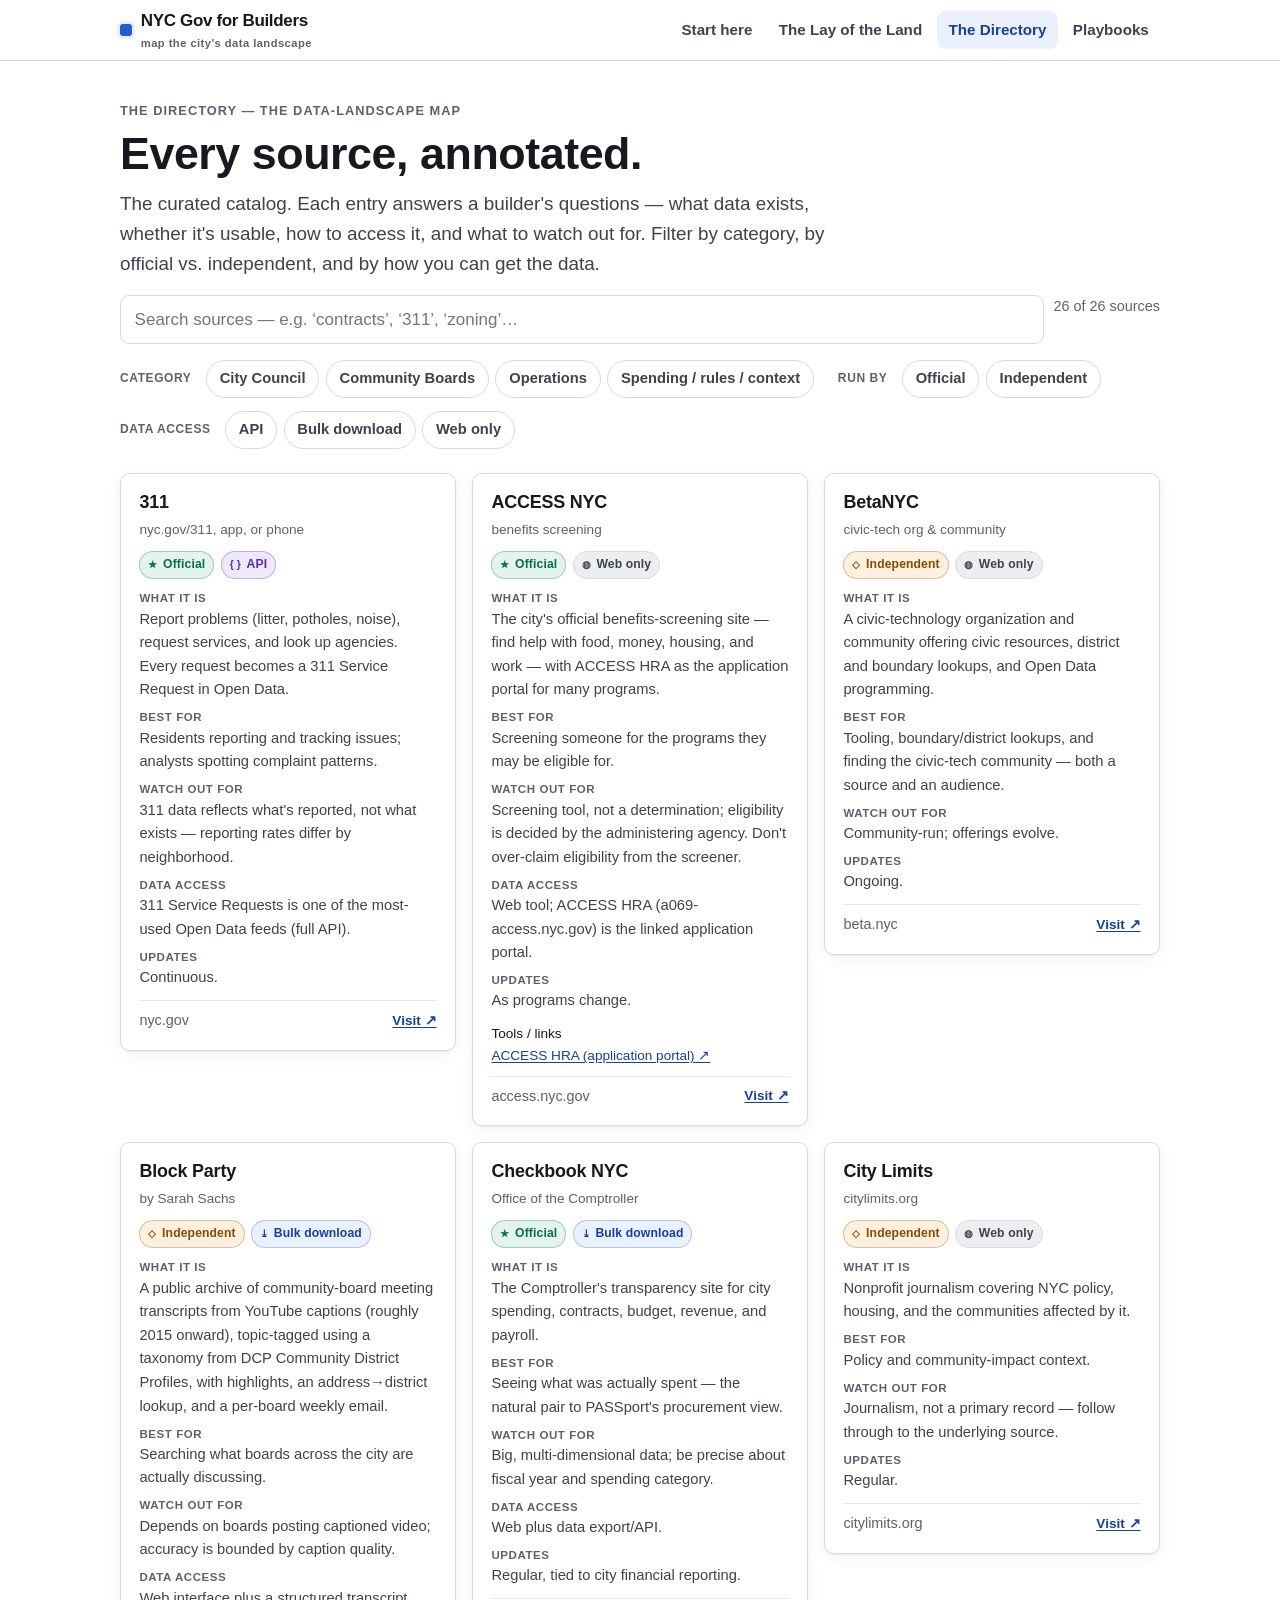
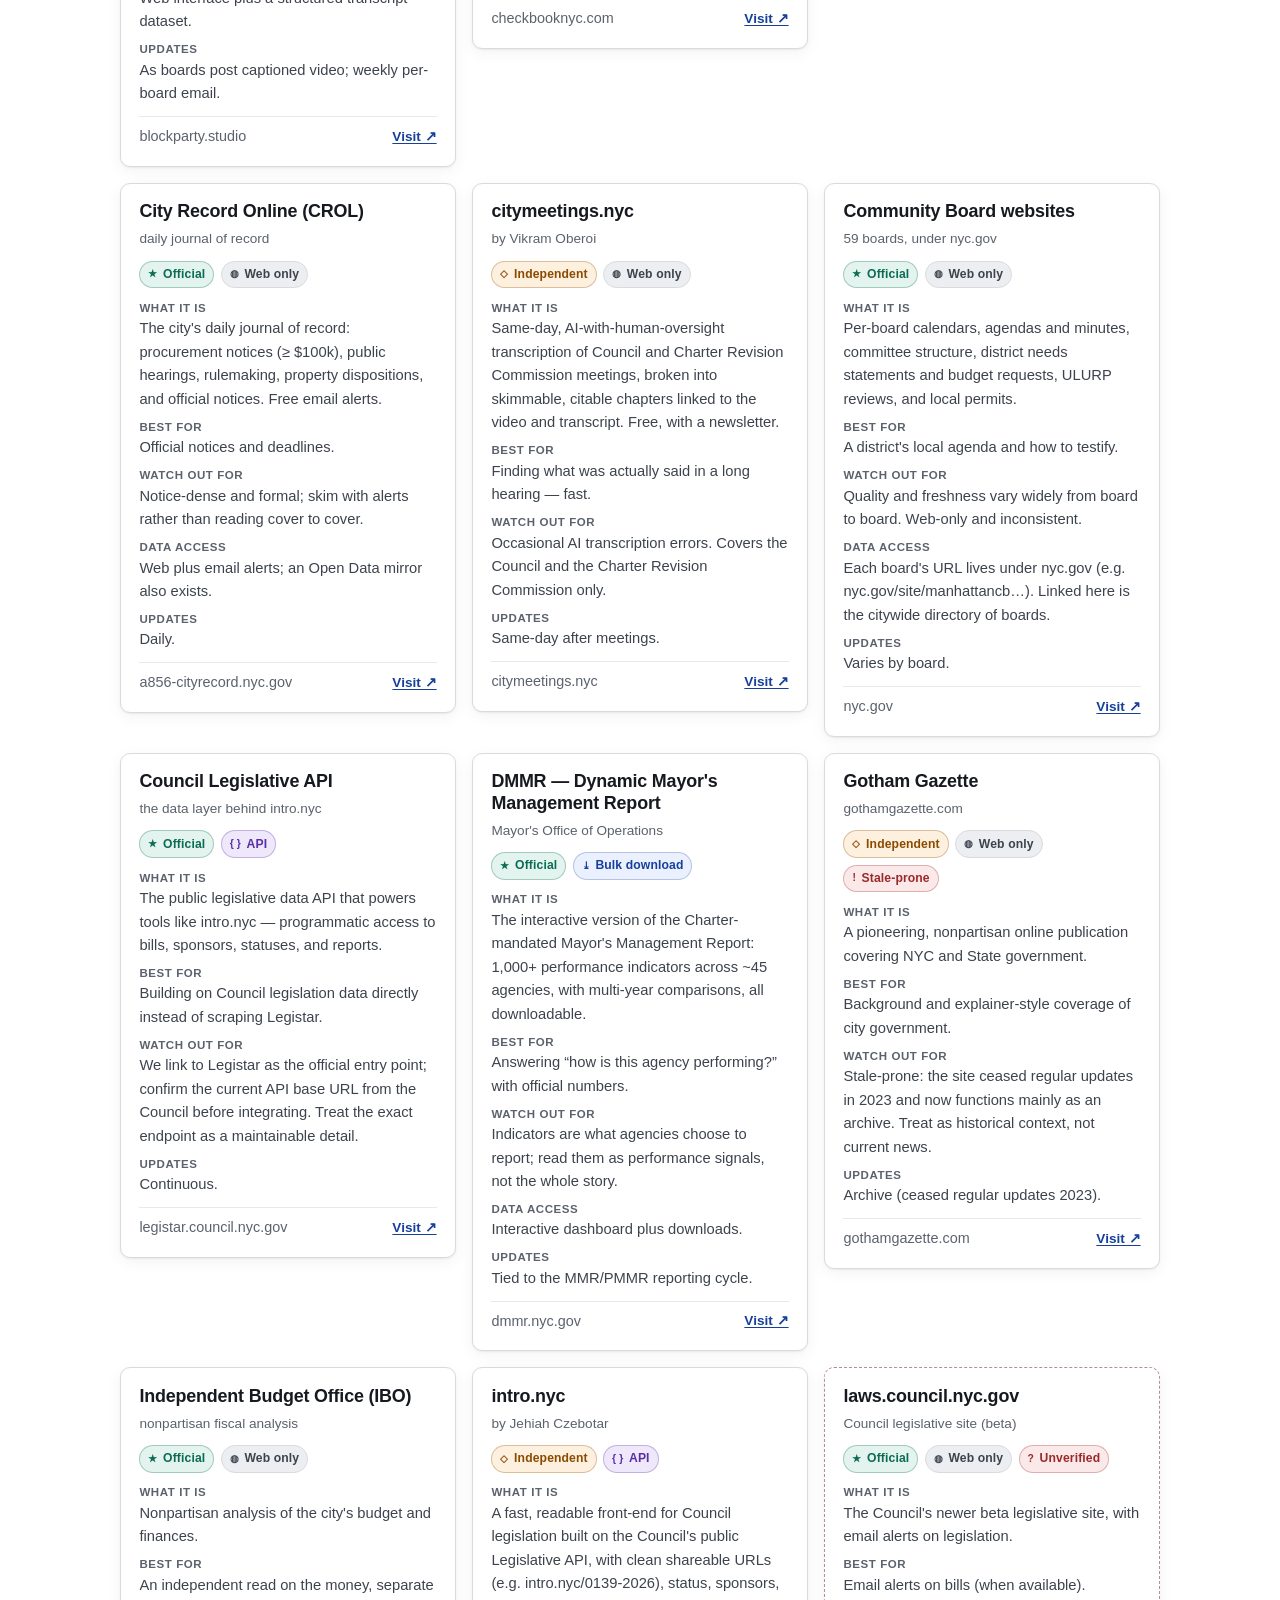
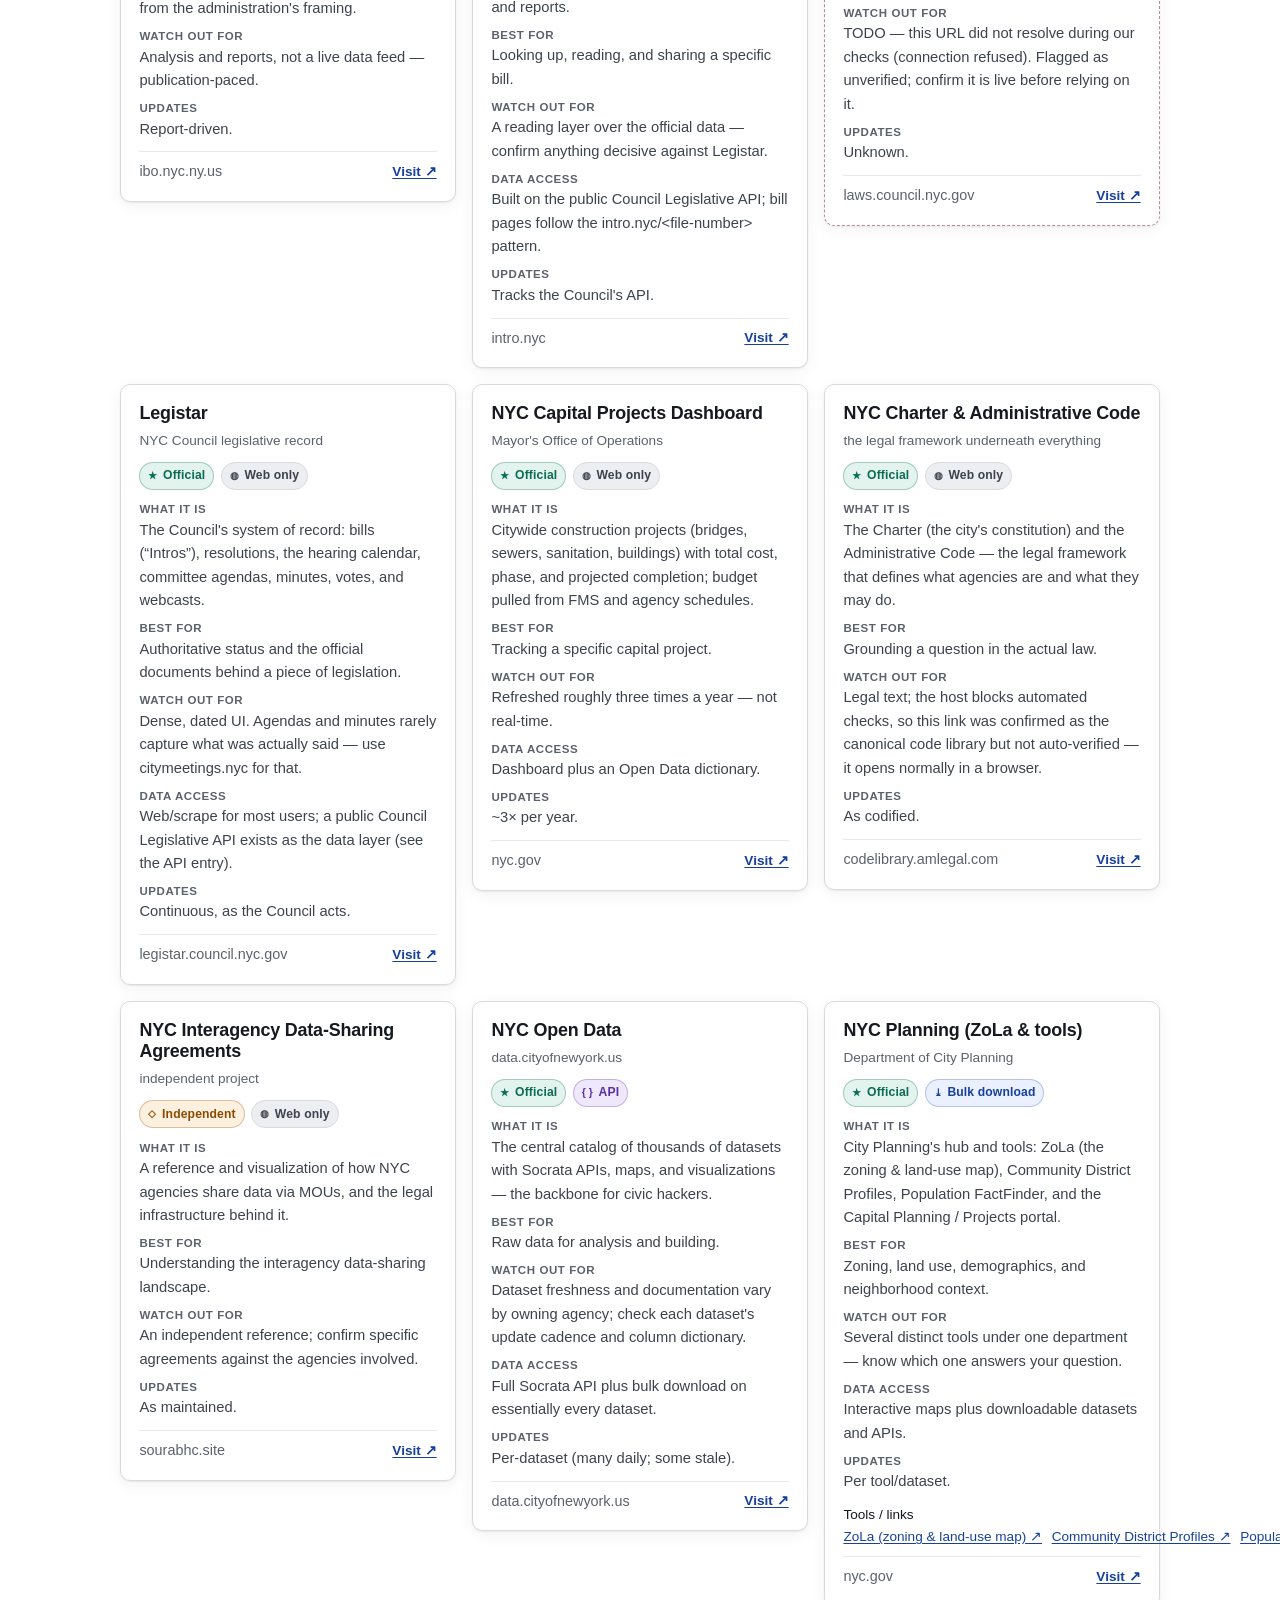
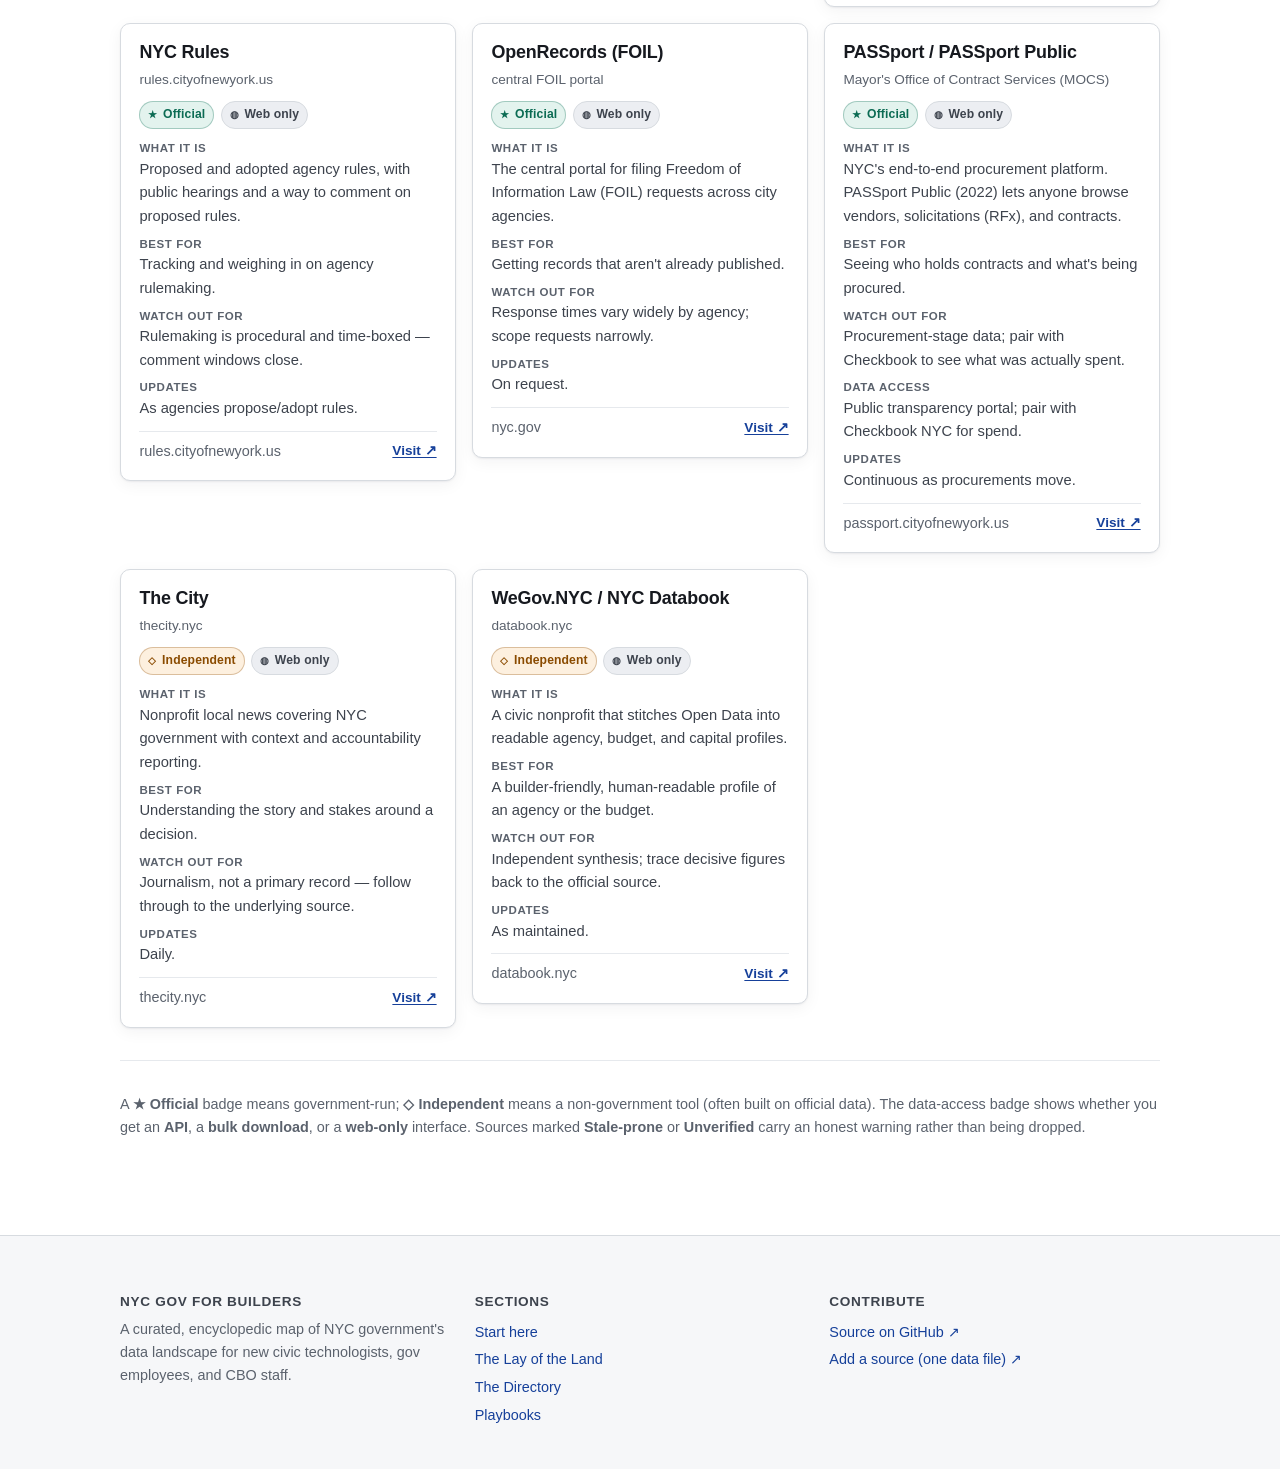
==== directory.html @ 2a778948 "Build NYC Gov for Builders: directory, glossary, start-here map, street-cleaning playbook - Content-" ====
<!DOCTYPE html>
<html lang="en">
<head>
  <meta charset="utf-8">
  <meta name="viewport" content="width=device-width, initial-scale=1">
  <title>The Directory — NYC Gov for Builders</title>
  <meta name="description" content="The curated, annotated catalog of NYC government data sources. Filter by category, who runs it, and how you can access the data.">
  <link rel="stylesheet" href="./css/style.css">
</head>
<body>
  <a class="skip-link" href="#main">Skip to content</a>
  <header class="site-header">
    <div class="wrap nav">
      <a class="brand" href="./index.html">
        <span class="dot" aria-hidden="true"></span>
        <span>NYC Gov for Builders<small>map the city's data landscape</small></span>
      </a>
      <nav class="nav-links" aria-label="Primary">
        <a href="./index.html">Start here</a>
        <a href="./glossary.html">The Lay of the Land</a>
        <a href="./directory.html" aria-current="page">The Directory</a>
        <a href="./playbooks.html">Playbooks</a>
      </nav>
    </div>
  </header>

  <main id="main">
    <div class="wrap" style="padding-top:2.5rem">
      <p class="eyebrow">The Directory — the data-landscape map</p>
      <h1>Every source, annotated.</h1>
      <p class="lede read">The curated catalog. Each entry answers a builder's questions — what data exists, whether it's usable, how to access it, and what to watch out for. Filter by category, by official vs. independent, and by how you can get the data.</p>
    </div>

    <div class="wrap" id="directory-app" style="padding-bottom:3rem">
      <div class="toolbar" role="search">
        <div class="search-row">
          <label class="visually-hidden" for="dir-search">Search sources</label>
          <input type="search" id="dir-search" placeholder="Search sources — e.g. ‘contracts’, ‘311’, ‘zoning’…" autocomplete="off">
          <span class="result-count" id="result-count" aria-live="polite"></span>
        </div>
        <div class="filter-group">
          <fieldset>
            <legend>Category</legend>
            <label class="chip"><input type="checkbox" name="f-cat" value="council" class="visually-hidden"> City Council</label>
            <label class="chip"><input type="checkbox" name="f-cat" value="community-boards" class="visually-hidden"> Community Boards</label>
            <label class="chip"><input type="checkbox" name="f-cat" value="operations" class="visually-hidden"> Operations</label>
            <label class="chip"><input type="checkbox" name="f-cat" value="additional" class="visually-hidden"> Spending / rules / context</label>
          </fieldset>
          <fieldset>
            <legend>Run by</legend>
            <label class="chip"><input type="checkbox" name="f-run" value="official" class="visually-hidden"> Official</label>
            <label class="chip"><input type="checkbox" name="f-run" value="independent" class="visually-hidden"> Independent</label>
          </fieldset>
          <fieldset>
            <legend>Data access</legend>
            <label class="chip"><input type="checkbox" name="f-access" value="api" class="visually-hidden"> API</label>
            <label class="chip"><input type="checkbox" name="f-access" value="bulk" class="visually-hidden"> Bulk download</label>
            <label class="chip"><input type="checkbox" name="f-access" value="web" class="visually-hidden"> Web only</label>
          </fieldset>
        </div>
      </div>

      <noscript>
        <p class="note warn">Filtering and search need JavaScript, but the raw, complete source list lives in <a href="./data/sources.json">data/sources.json</a> — readable as-is.</p>
      </noscript>

      <div id="directory-grid" class="cards" aria-live="polite">
        <p class="muted">Loading the source catalog…</p>
      </div>

      <hr class="soft">
      <p class="muted small">A <strong>★ Official</strong> badge means government-run; <strong>◇ Independent</strong> means a non-government tool (often built on official data). The data-access badge shows whether you get an <strong>API</strong>, a <strong>bulk download</strong>, or a <strong>web-only</strong> interface. Sources marked <strong>Stale-prone</strong> or <strong>Unverified</strong> carry an honest warning rather than being dropped.</p>
    </div>
  </main>

  <footer class="site-footer">
    <div class="wrap foot-grid">
      <div>
        <h4>NYC Gov for Builders</h4>
        <p>A curated, encyclopedic map of NYC government's data landscape for new civic technologists, gov employees, and CBO staff.</p>
      </div>
      <div>
        <h4>Sections</h4>
        <a href="./index.html">Start here</a>
        <a href="./glossary.html">The Lay of the Land</a>
        <a href="./directory.html">The Directory</a>
        <a href="./playbooks.html">Playbooks</a>
      </div>
      <div>
        <h4>Contribute</h4>
        <a href="https://github.com/SourabhChakraborty/government-101" target="_blank" rel="noopener">Source on GitHub ↗</a>
        <a href="https://github.com/SourabhChakraborty/government-101/blob/main/README.md" target="_blank" rel="noopener">Add a source (one data file) ↗</a>
      </div>
    </div>
  </footer>

  <script src="./js/app.js"></script>
</body>
</html>
---- css/style.css ----
/* NYC Gov for Builders — calm, content-first, WCAG 2.1 AA.
   One stylesheet for the whole site. Playbook pages add their own scoped CSS. */

:root {
  --ink:        #16191f;   /* body text — ~15:1 on paper */
  --ink-soft:   #3d434d;   /* secondary text — ~9:1 on paper */
  --ink-faint:  #5b626d;   /* meta text — ~6:1 on paper (AA for normal text) */
  --paper:      #ffffff;
  --paper-2:    #f6f7f9;   /* section bands / card wells */
  --paper-3:    #eceef2;   /* hovers, chips */
  --line:       #d7dbe0;
  --line-soft:  #e6e9ed;

  --accent:     #1f5ed8;   /* civic blue — links/focus, ~5:1 on paper */
  --accent-ink: #16409a;   /* darker blue for text on light fills (AA) */
  --accent-bg:  #eaf0fd;

  --official:   #0b6b53;   /* green — official */
  --official-bg:#e3f3ee;
  --independent:#8a4b00;   /* amber-brown — independent (AA on its bg) */
  --independent-bg:#fdf0df;
  --warn:       #9a2a2a;   /* stale / TODO */
  --warn-bg:    #fbe9e9;

  --data-api:   #5a2ea6;
  --data-api-bg:#efe8fb;

  --radius: 10px;
  --maxw: 1080px;
  --maxw-read: 720px;

  --shadow: 0 1px 2px rgba(16,25,31,.06), 0 4px 16px rgba(16,25,31,.05);

  --font: -apple-system, BlinkMacSystemFont, "Segoe UI", Roboto, Helvetica, Arial, sans-serif;
  --mono: ui-monospace, SFMono-Regular, "SF Mono", Menlo, Consolas, monospace;
}

@media (prefers-color-scheme: dark) {
  :root {
    --ink:#e9ecf1; --ink-soft:#c2c8d2; --ink-faint:#9aa2af;
    --paper:#14171c; --paper-2:#1b1f26; --paper-3:#242a33;
    --line:#333a45; --line-soft:#262c34;
    --accent:#7aa6f5; --accent-ink:#a9c4fb; --accent-bg:#1b2740;
    --official:#5fd0ad; --official-bg:#143027;
    --independent:#f0b878; --independent-bg:#33260f;
    --warn:#f0a0a0; --warn-bg:#3a1c1c;
    --data-api:#c3a9f0; --data-api-bg:#271a3d;
    --shadow: 0 1px 2px rgba(0,0,0,.3), 0 4px 18px rgba(0,0,0,.35);
  }
}

* { box-sizing: border-box; }

html { -webkit-text-size-adjust: 100%; scroll-behavior: smooth; }
@media (prefers-reduced-motion: reduce) {
  html { scroll-behavior: auto; }
  *, *::before, *::after { animation-duration: .001ms !important; transition-duration: .001ms !important; }
}

body {
  margin: 0;
  font-family: var(--font);
  color: var(--ink);
  background: var(--paper);
  line-height: 1.6;
  font-size: 17px;
  -webkit-font-smoothing: antialiased;
}

/* ---------- Skip link & focus ---------- */
.skip-link {
  position: absolute; left: -999px; top: 0; z-index: 1000;
  background: var(--accent); color: #fff; padding: .6rem 1rem; border-radius: 0 0 var(--radius) 0;
}
.skip-link:focus { left: 0; }

:focus-visible {
  outline: 3px solid var(--accent);
  outline-offset: 2px;
  border-radius: 4px;
}

/* ---------- Layout ---------- */
.wrap { max-width: var(--maxw); margin: 0 auto; padding: 0 1.25rem; }
.read { max-width: var(--maxw-read); }
.band { background: var(--paper-2); border-top: 1px solid var(--line-soft); border-bottom: 1px solid var(--line-soft); }
section { padding: 3rem 0; }
.section-head { margin-bottom: 1.5rem; }
.eyebrow { font-size: .8rem; letter-spacing: .08em; text-transform: uppercase; color: var(--ink-faint); font-weight: 700; margin: 0 0 .35rem; }

/* ---------- Typography ---------- */
h1,h2,h3,h4 { line-height: 1.2; color: var(--ink); font-weight: 750; letter-spacing: -.01em; }
h1 { font-size: clamp(1.9rem, 4.5vw, 2.8rem); margin: 0 0 .5rem; }
h2 { font-size: clamp(1.4rem, 3vw, 1.9rem); margin: 0 0 .5rem; }
h3 { font-size: 1.2rem; margin: 0 0 .4rem; }
p { margin: 0 0 1rem; }
a { color: var(--accent-ink); text-underline-offset: 2px; }
a:hover { text-decoration-thickness: 2px; }
code, .mono { font-family: var(--mono); font-size: .92em; }
.lede { font-size: 1.18rem; color: var(--ink-soft); }
.muted { color: var(--ink-faint); }
.small { font-size: .9rem; }

/* ---------- Header / nav ---------- */
.site-header {
  position: sticky; top: 0; z-index: 50;
  background: color-mix(in srgb, var(--paper) 88%, transparent);
  backdrop-filter: saturate(1.4) blur(8px);
  border-bottom: 1px solid var(--line);
}
.nav { display: flex; align-items: center; gap: 1rem; min-height: 60px; }
.brand { display: flex; align-items: center; gap: .55rem; font-weight: 800; color: var(--ink); text-decoration: none; letter-spacing: -.02em; }
.brand .dot { width: 12px; height: 12px; border-radius: 3px; background: var(--accent); box-shadow: 0 0 0 3px var(--accent-bg); flex: none; }
.brand small { display:block; font-weight:600; font-size:.7rem; color:var(--ink-faint); letter-spacing:.04em; }
.nav-links { margin-left: auto; display: flex; gap: .25rem; flex-wrap: wrap; }
.nav-links a {
  color: var(--ink-soft); text-decoration: none; font-weight: 600; font-size: .95rem;
  padding: .45rem .7rem; border-radius: 8px;
}
.nav-links a:hover { background: var(--paper-3); color: var(--ink); }
.nav-links a[aria-current="page"] { color: var(--accent-ink); background: var(--accent-bg); }

/* ---------- Hero ---------- */
.hero { padding: 3.5rem 0 2.5rem; }
.hero .lede { max-width: 46ch; }
.hero-frame {
  margin-top: 1.5rem; display: grid; gap: .6rem;
  grid-template-columns: repeat(auto-fit, minmax(220px,1fr));
}
.frame-card { background: var(--paper-2); border: 1px solid var(--line-soft); border-radius: var(--radius); padding: 1rem 1.1rem; }
.frame-card b { display:block; color: var(--ink); }
.frame-card span { color: var(--ink-faint); font-size: .92rem; }

/* ---------- Buttons ---------- */
.btn {
  display: inline-flex; align-items: center; gap: .45rem;
  background: var(--accent); color: #fff; border: 1px solid transparent;
  padding: .6rem 1rem; border-radius: 9px; font-weight: 650; text-decoration: none; cursor: pointer;
  font-size: .98rem;
}
.btn:hover { filter: brightness(1.06); }
.btn.secondary { background: var(--paper); color: var(--accent-ink); border-color: var(--line); }
.btn.secondary:hover { background: var(--paper-3); filter:none; }
.btn.ghost { background: transparent; color: var(--accent-ink); border-color: transparent; padding-inline: .3rem; }

/* ---------- Badges & tags ---------- */
.badges { display: flex; flex-wrap: wrap; gap: .4rem; }
.badge {
  display: inline-flex; align-items: center; gap: .35rem;
  font-size: .76rem; font-weight: 700; letter-spacing: .01em;
  padding: .2rem .5rem; border-radius: 999px; border: 1px solid transparent; white-space: nowrap;
}
.badge .ic { font-size: .85em; }
.badge.run-official    { background: var(--official-bg);    color: var(--official);    border-color: color-mix(in srgb, var(--official) 30%, transparent); }
.badge.run-independent { background: var(--independent-bg); color: var(--independent); border-color: color-mix(in srgb, var(--independent) 30%, transparent); }
.badge.data-api  { background: var(--data-api-bg); color: var(--data-api); border-color: color-mix(in srgb, var(--data-api) 30%, transparent); }
.badge.data-bulk { background: var(--accent-bg);  color: var(--accent-ink); border-color: color-mix(in srgb, var(--accent-ink) 25%, transparent); }
.badge.data-web  { background: var(--paper-3);    color: var(--ink-soft); border-color: var(--line); }
.badge.data-none { background: var(--paper-3);    color: var(--ink-faint); border-color: var(--line); }
.badge.warn { background: var(--warn-bg); color: var(--warn); border-color: color-mix(in srgb, var(--warn) 30%, transparent); }

/* ---------- Source cards (Directory & shortlists) ---------- */
.cards { display: grid; gap: 1rem; grid-template-columns: repeat(auto-fill, minmax(320px, 1fr)); align-items: start; }
.source-card {
  background: var(--paper); border: 1px solid var(--line); border-radius: var(--radius);
  padding: 1.1rem 1.15rem; box-shadow: var(--shadow); position: relative;
  display: flex; flex-direction: column; gap: .55rem;
}
.source-card h3 { margin: 0; font-size: 1.12rem; }
.source-card h3 a { color: var(--ink); text-decoration: none; }
.source-card h3 a:hover { color: var(--accent-ink); text-decoration: underline; }
.source-card .aka { color: var(--ink-faint); font-size: .85rem; margin: -.2rem 0 .1rem; }
.source-card .annot { display: grid; gap: .4rem; margin: .1rem 0; }
.source-card .annot div { font-size: .92rem; color: var(--ink-soft); }
.source-card .annot .k { display: block; font-size: .72rem; text-transform: uppercase; letter-spacing: .05em; color: var(--ink-faint); font-weight: 700; }
.source-card .extras { font-size: .85rem; }
.source-card .extras a { margin-right: .6rem; white-space: nowrap; }
.source-card .card-foot { margin-top: auto; padding-top: .5rem; border-top: 1px solid var(--line-soft); display: flex; flex-wrap: wrap; gap: .5rem; align-items: center; font-size: .85rem; }
.source-card .visit { margin-left: auto; font-weight: 650; white-space: nowrap; }
.source-card.is-unverified { border-style: dashed; border-color: color-mix(in srgb, var(--warn) 45%, var(--line)); }

/* ---------- Problem chooser (Start here) ---------- */
.problem-grid { display: grid; gap: .85rem; grid-template-columns: repeat(auto-fill, minmax(260px,1fr)); }
.problem-card {
  text-align: left; width: 100%; cursor: pointer;
  background: var(--paper); border: 1px solid var(--line); border-radius: var(--radius);
  padding: 1rem 1.1rem; box-shadow: var(--shadow); color: var(--ink);
  display: flex; flex-direction: column; gap: .3rem; font: inherit;
}
.problem-card:hover { border-color: var(--accent); background: var(--paper-2); }
.problem-card[aria-expanded="true"] { border-color: var(--accent); box-shadow: 0 0 0 2px var(--accent-bg), var(--shadow); }
.problem-card .iwant { font-size: .78rem; text-transform: uppercase; letter-spacing: .06em; color: var(--accent-ink); font-weight: 800; }
.problem-card b { font-size: 1.08rem; }
.problem-card span { color: var(--ink-soft); font-size: .92rem; }

.problem-result { margin-top: 1.5rem; }
.shortlist-head { display: flex; flex-wrap: wrap; align-items: center; gap: .75rem; margin-bottom: 1rem; }
.shortlist-head h3 { margin: 0; }

/* ---------- Audience switch ---------- */
.audience { display: flex; flex-wrap: wrap; gap: .5rem; align-items: center; }
.chip {
  font: inherit; font-size: .92rem; font-weight: 650; cursor: pointer;
  background: var(--paper); border: 1px solid var(--line); color: var(--ink-soft);
  padding: .4rem .8rem; border-radius: 999px;
}
.chip:hover { background: var(--paper-3); }
.chip[aria-pressed="true"] { background: var(--accent-bg); color: var(--accent-ink); border-color: var(--accent); }
/* filter chips wrap a hidden checkbox */
label.chip { user-select: none; }
label.chip:has(input:checked) { background: var(--accent-bg); color: var(--accent-ink); border-color: var(--accent); }
label.chip:has(input:focus-visible) { outline: 3px solid var(--accent); outline-offset: 2px; }

/* ---------- Filters (Directory) ---------- */
.toolbar { display: grid; gap: 1rem; margin-bottom: 1.5rem; }
.search-row { display: flex; gap: .6rem; flex-wrap: wrap; }
.search-row input[type="search"] {
  flex: 1 1 260px; min-width: 0;
  font: inherit; padding: .6rem .85rem; border: 1px solid var(--line); border-radius: 9px;
  background: var(--paper); color: var(--ink);
}
.filter-group { display: flex; flex-wrap: wrap; gap: .8rem 1.5rem; }
.filter-group fieldset { border: 0; margin: 0; padding: 0; display: flex; flex-wrap: wrap; gap: .4rem; align-items: center; }
.filter-group legend { font-size: .75rem; text-transform: uppercase; letter-spacing: .05em; color: var(--ink-faint); font-weight: 800; padding: 0 .5rem 0 0; float: left; }
.result-count { color: var(--ink-faint); font-size: .9rem; }

/* ---------- Copyable shortlist ---------- */
.copybox { background: var(--paper-2); border: 1px solid var(--line); border-radius: var(--radius); padding: .9rem 1rem; }
.copybox pre { margin: 0; overflow-x: auto; font-family: var(--mono); font-size: .82rem; color: var(--ink-soft); white-space: pre-wrap; }
.copy-row { display: flex; align-items: center; justify-content: space-between; gap: .5rem; margin-bottom: .5rem; }
.copy-ok { color: var(--official); font-weight: 700; font-size: .85rem; }

/* ---------- Glossary ---------- */
.glossary-list { display: grid; gap: 1rem; }
.glossary-card { background: var(--paper); border: 1px solid var(--line); border-radius: var(--radius); padding: 1.15rem 1.25rem; box-shadow: var(--shadow); scroll-margin-top: 80px; }
.glossary-card h3 { font-size: 1.15rem; }
.glossary-card .where { margin-top: .75rem; font-size: .9rem; }
.glossary-card .where a { margin-right: .5rem; }
.glossary-toc { display: flex; flex-wrap: wrap; gap: .4rem; margin-bottom: 1.5rem; }
.glossary-toc a { font-size: .88rem; text-decoration: none; background: var(--paper-2); border: 1px solid var(--line-soft); color: var(--ink-soft); padding: .25rem .6rem; border-radius: 999px; }
.glossary-toc a:hover { background: var(--paper-3); color: var(--ink); }

/* ---------- Cross-link rails ---------- */
.rail { display: grid; gap: .6rem; grid-template-columns: repeat(auto-fill, minmax(240px,1fr)); }
.rail a { display: block; text-decoration: none; background: var(--paper); border: 1px solid var(--line); border-radius: var(--radius); padding: .9rem 1rem; color: var(--ink); box-shadow: var(--shadow); }
.rail a:hover { border-color: var(--accent); }
.rail a b { color: var(--accent-ink); }
.rail a span { display: block; color: var(--ink-soft); font-size: .9rem; margin-top: .2rem; }

/* ---------- "Coming soon" playbook cards ---------- */
.rail-soon { background: var(--paper-2); border: 1px dashed var(--line); border-radius: var(--radius); padding: .9rem 1rem; color: var(--ink-soft); opacity: .85; }
.rail-soon b { color: var(--ink); }
.rail-soon span { display: block; color: var(--ink-faint); font-size: .9rem; margin-top: .2rem; }
.rail-soon em { display: inline-block; margin-top: .6rem; font-style: normal; font-size: .76rem; font-weight: 700; letter-spacing: .04em; text-transform: uppercase; color: var(--accent-ink); background: var(--accent-bg); padding: .15rem .5rem; border-radius: 999px; }

/* ---------- Notices ---------- */
.note { border-left: 4px solid var(--accent); background: var(--accent-bg); padding: .85rem 1rem; border-radius: 0 var(--radius) var(--radius) 0; color: var(--ink-soft); }
.note.warn { border-color: var(--warn); background: var(--warn-bg); }
noscript .note { display: block; margin: 1rem 0; }

/* ---------- Footer ---------- */
.site-footer { border-top: 1px solid var(--line); background: var(--paper-2); padding: 2.5rem 0; margin-top: 2rem; color: var(--ink-faint); font-size: .9rem; }
.site-footer a { color: var(--accent-ink); }
.foot-grid { display: grid; gap: 1.5rem; grid-template-columns: repeat(auto-fit, minmax(200px,1fr)); }
.foot-grid h4 { font-size: .85rem; text-transform: uppercase; letter-spacing: .05em; color: var(--ink-soft); margin-bottom: .5rem; }
.foot-grid a { display: block; text-decoration: none; padding: .15rem 0; }
.foot-grid a:hover { text-decoration: underline; }

/* ---------- Utility ---------- */
.visually-hidden { position:absolute!important; width:1px;height:1px;padding:0;margin:-1px;overflow:hidden;clip:rect(0 0 0 0);white-space:nowrap;border:0; }
.stack > * + * { margin-top: 1rem; }
.center { text-align: center; }
.hidden { display: none !important; }
hr.soft { border: 0; border-top: 1px solid var(--line-soft); margin: 2rem 0; }
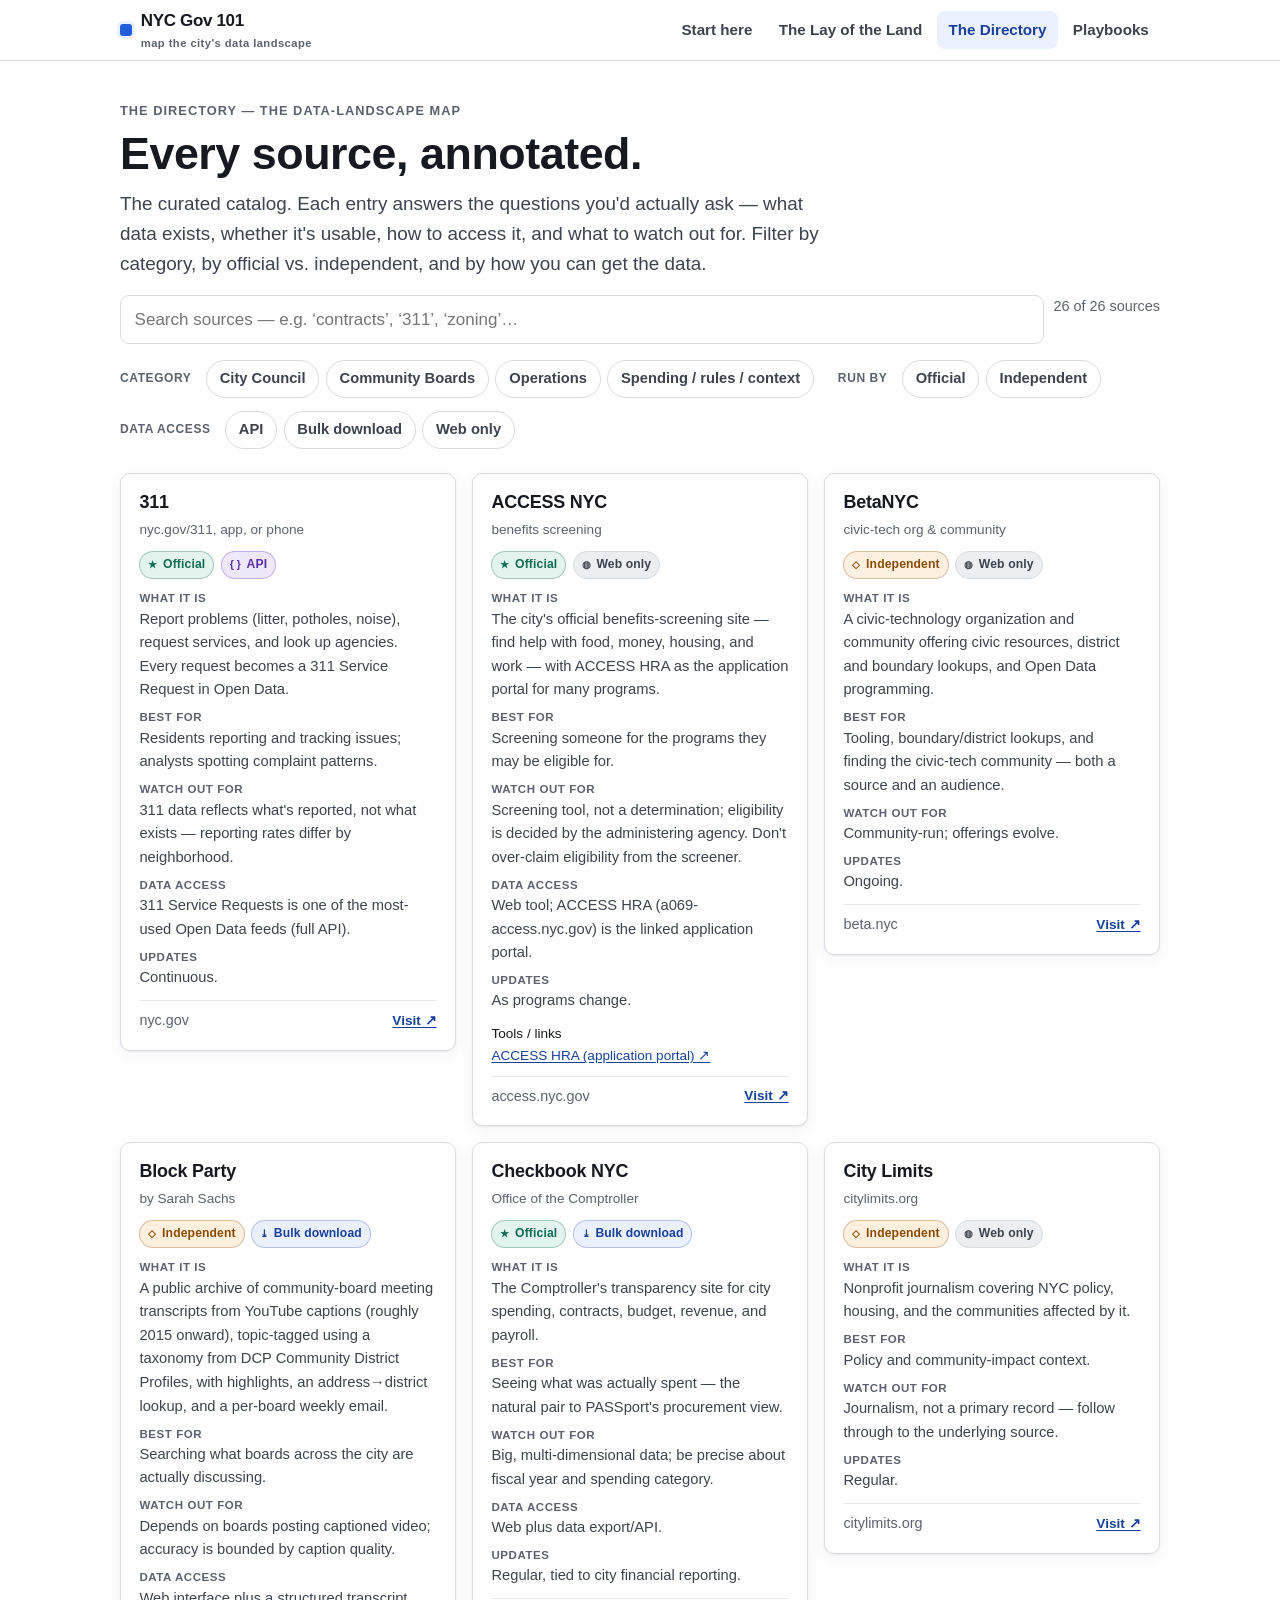
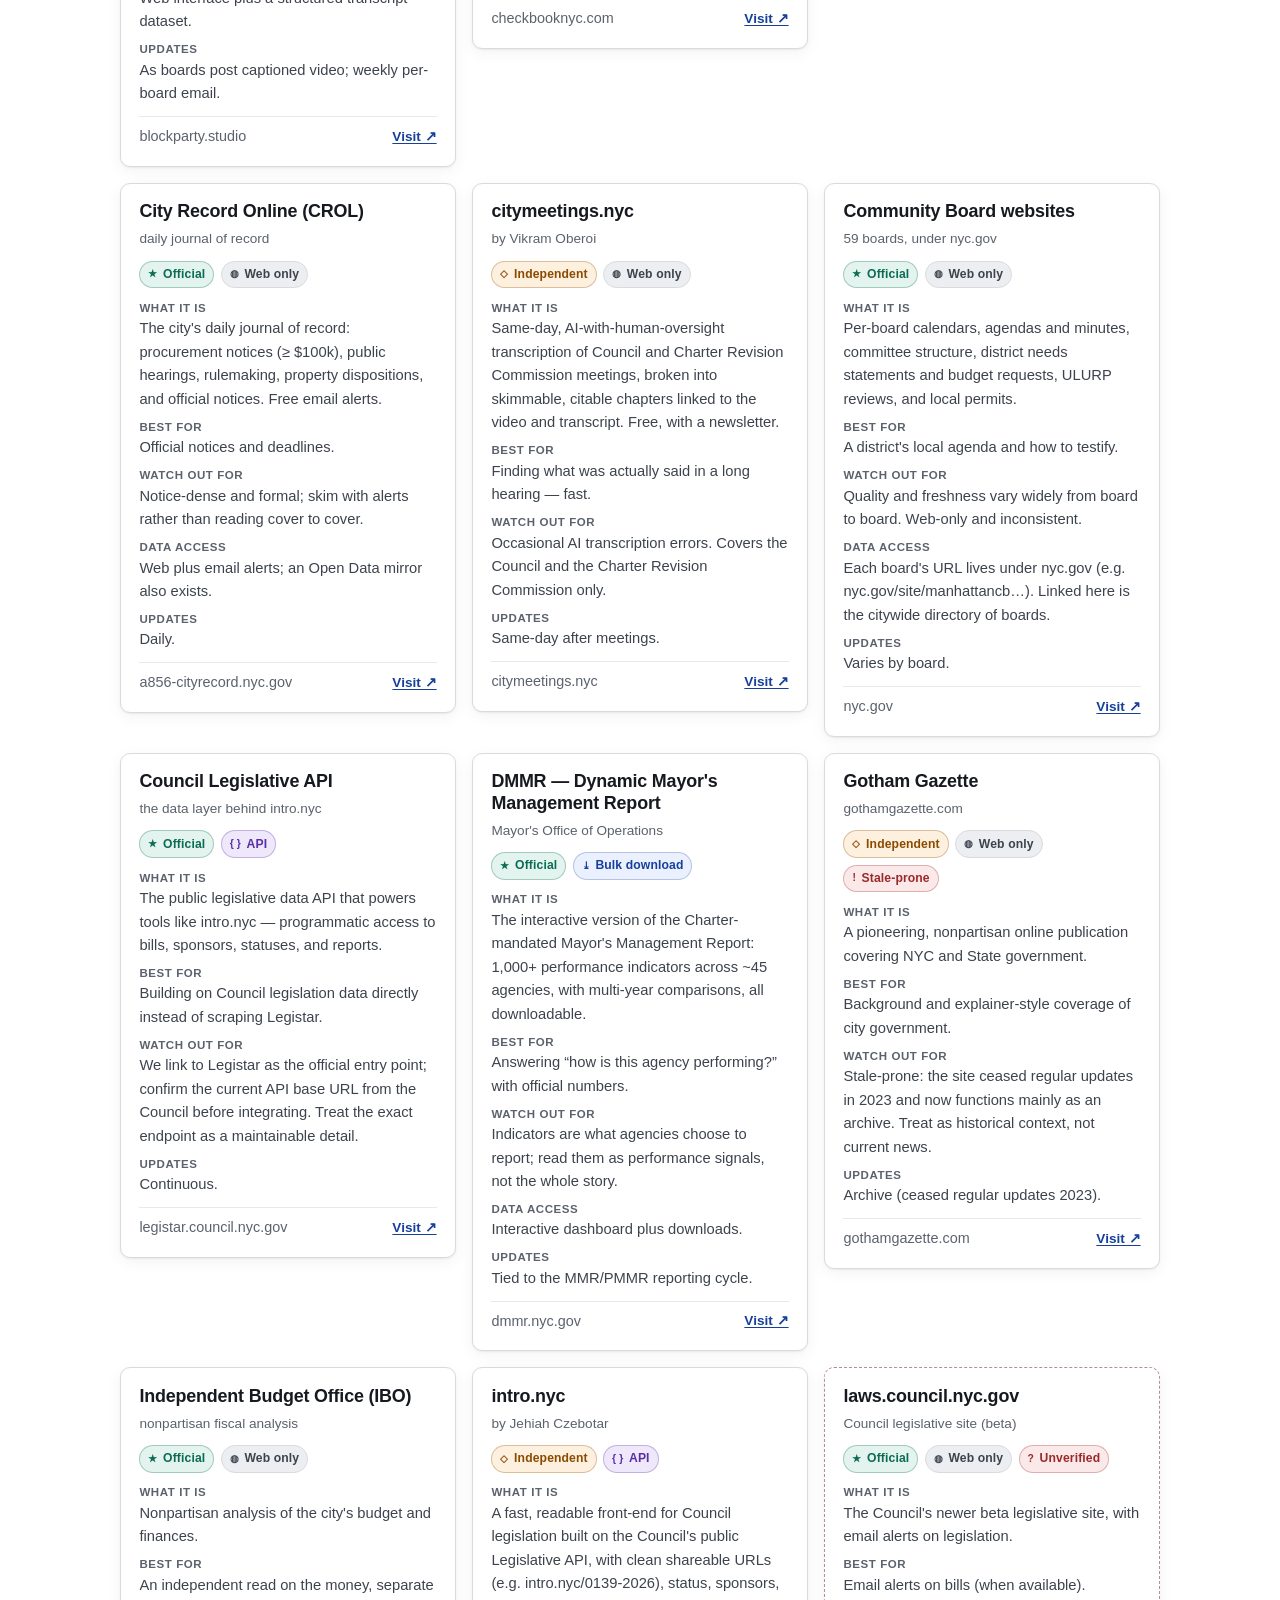
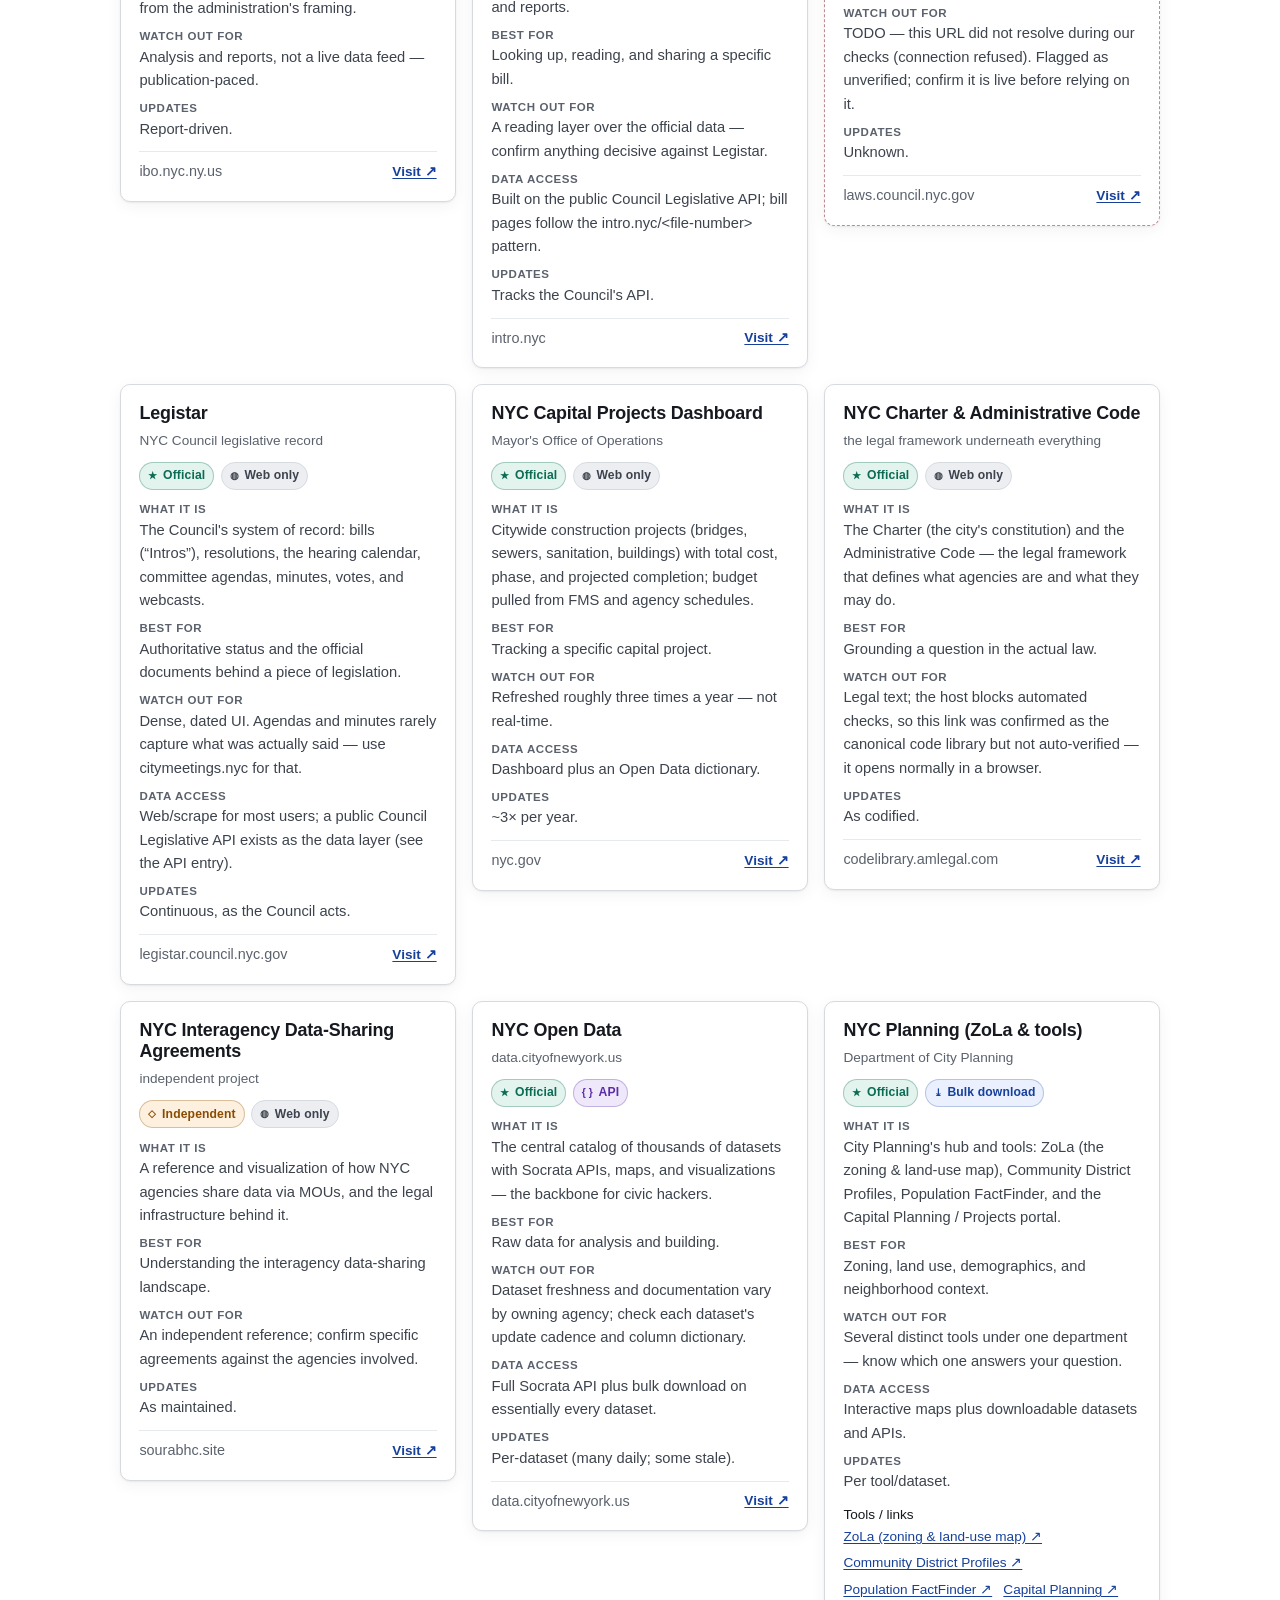
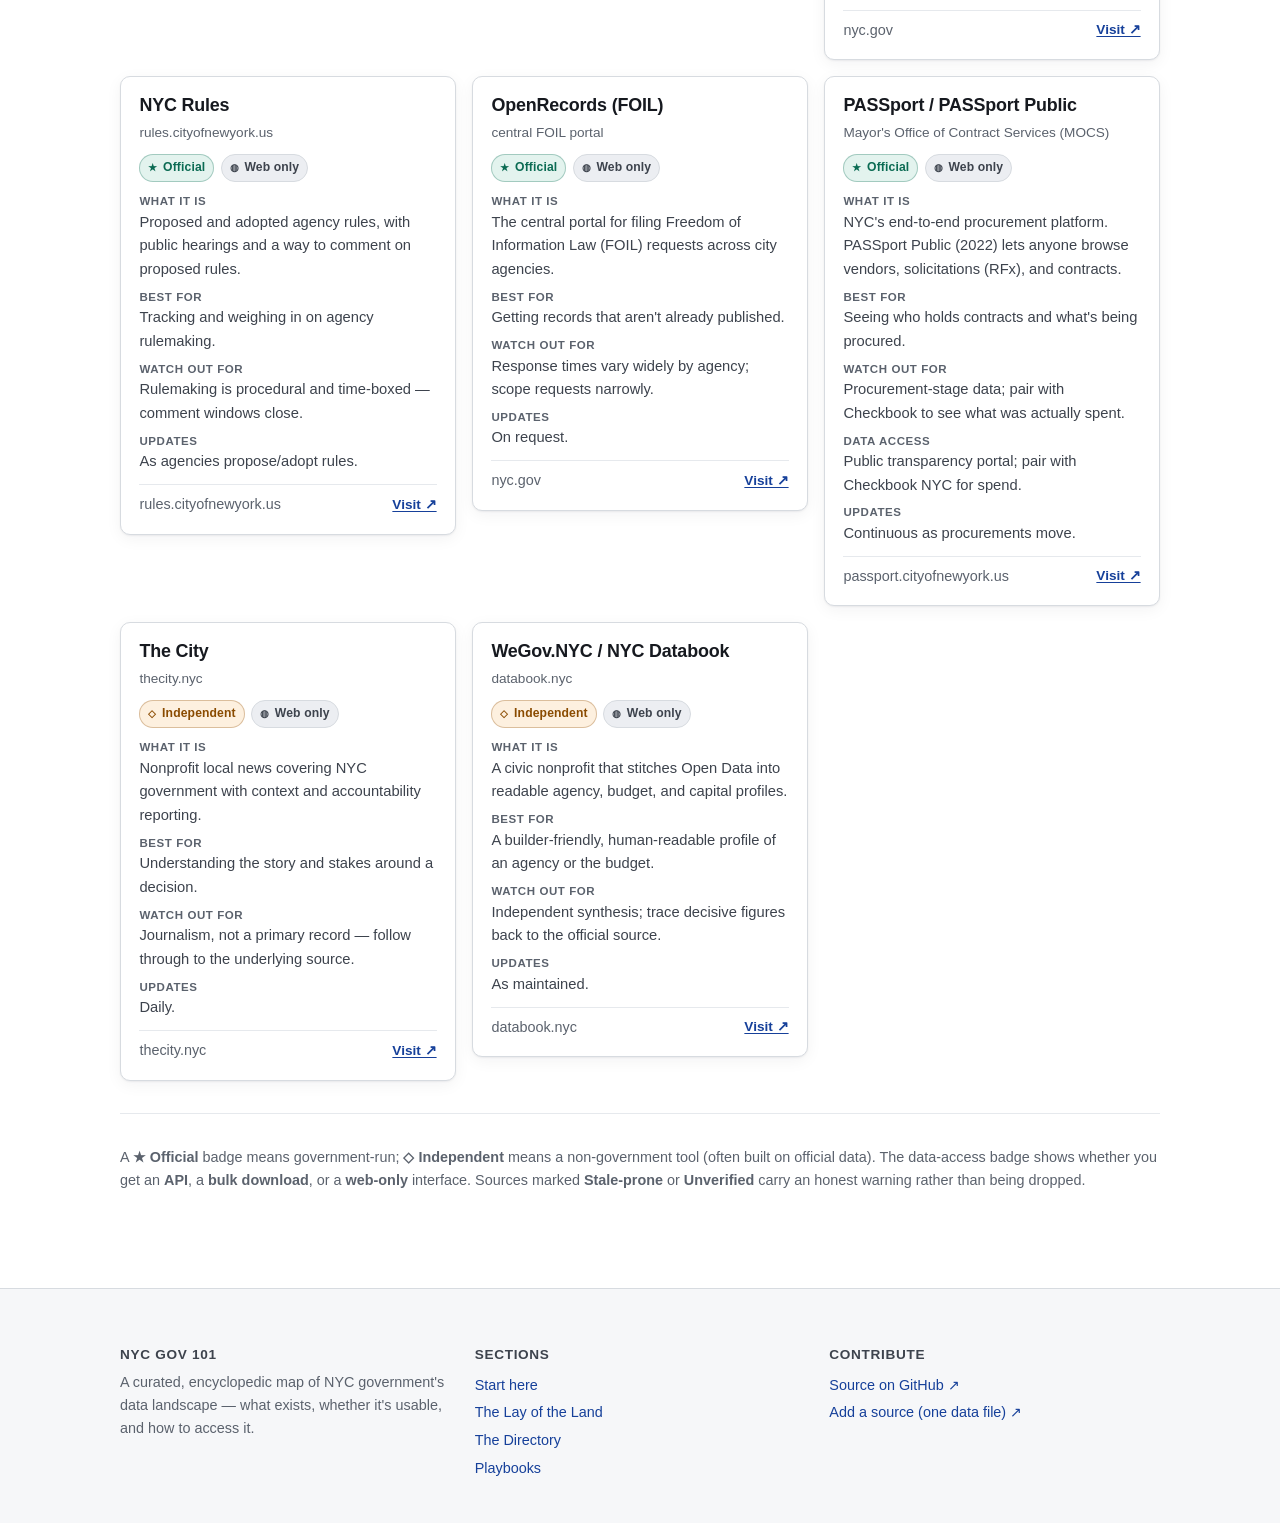
==== commit 82cc14ff: "Rebrand to NYC Gov 101, warm up tone, drop audience pills, fix # deep-links - Rename "NYC Gov for Bu" ====
--- a/directory.html
+++ b/directory.html
@@ -3,7 +3,7 @@
 <head>
   <meta charset="utf-8">
   <meta name="viewport" content="width=device-width, initial-scale=1">
-  <title>The Directory — NYC Gov for Builders</title>
+  <title>The Directory — NYC Gov 101</title>
   <meta name="description" content="The curated, annotated catalog of NYC government data sources. Filter by category, who runs it, and how you can access the data.">
   <link rel="stylesheet" href="./css/style.css">
 </head>
@@ -13,7 +13,7 @@
     <div class="wrap nav">
       <a class="brand" href="./index.html">
         <span class="dot" aria-hidden="true"></span>
-        <span>NYC Gov for Builders<small>map the city's data landscape</small></span>
+        <span>NYC Gov 101<small>map the city's data landscape</small></span>
       </a>
       <nav class="nav-links" aria-label="Primary">
         <a href="./index.html">Start here</a>
@@ -28,7 +28,7 @@
     <div class="wrap" style="padding-top:2.5rem">
       <p class="eyebrow">The Directory — the data-landscape map</p>
       <h1>Every source, annotated.</h1>
-      <p class="lede read">The curated catalog. Each entry answers a builder's questions — what data exists, whether it's usable, how to access it, and what to watch out for. Filter by category, by official vs. independent, and by how you can get the data.</p>
+      <p class="lede read">The curated catalog. Each entry answers the questions you'd actually ask — what data exists, whether it's usable, how to access it, and what to watch out for. Filter by category, by official vs. independent, and by how you can get the data.</p>
     </div>
 
     <div class="wrap" id="directory-app" style="padding-bottom:3rem">
@@ -76,8 +76,8 @@
   <footer class="site-footer">
     <div class="wrap foot-grid">
       <div>
-        <h4>NYC Gov for Builders</h4>
-        <p>A curated, encyclopedic map of NYC government's data landscape for new civic technologists, gov employees, and CBO staff.</p>
+        <h4>NYC Gov 101</h4>
+        <p>A curated, encyclopedic map of NYC government's data landscape — what exists, whether it's usable, and how to access it.</p>
       </div>
       <div>
         <h4>Sections</h4>
--- a/css/style.css
+++ b/css/style.css
@@ -1,4 +1,4 @@
-/* NYC Gov for Builders — calm, content-first, WCAG 2.1 AA.
+/* NYC Gov 101 — calm, content-first, WCAG 2.1 AA.
    One stylesheet for the whole site. Playbook pages add their own scoped CSS. */
 
 :root {
@@ -30,6 +30,7 @@
   --maxw-read: 720px;
 
   --shadow: 0 1px 2px rgba(16,25,31,.06), 0 4px 16px rgba(16,25,31,.05);
+  --header-h: 61px;
 
   --font: -apple-system, BlinkMacSystemFont, "Segoe UI", Roboto, Helvetica, Arial, sans-serif;
   --mono: ui-monospace, SFMono-Regular, "SF Mono", Menlo, Consolas, monospace;
@@ -65,7 +66,9 @@
   line-height: 1.6;
   font-size: 17px;
   -webkit-font-smoothing: antialiased;
-}
+  overflow-x: hidden; /* guard against incidental horizontal scroll */
+}
+img, svg, pre { max-width: 100%; }
 
 /* ---------- Skip link & focus ---------- */
 .skip-link {
@@ -125,7 +128,7 @@
 .hero .lede { max-width: 46ch; }
 .hero-frame {
   margin-top: 1.5rem; display: grid; gap: .6rem;
-  grid-template-columns: repeat(auto-fit, minmax(220px,1fr));
+  grid-template-columns: repeat(auto-fit, minmax(min(100%, 220px),1fr));
 }
 .frame-card { background: var(--paper-2); border: 1px solid var(--line-soft); border-radius: var(--radius); padding: 1rem 1.1rem; }
 .frame-card b { display:block; color: var(--ink); }
@@ -160,7 +163,7 @@
 .badge.warn { background: var(--warn-bg); color: var(--warn); border-color: color-mix(in srgb, var(--warn) 30%, transparent); }
 
 /* ---------- Source cards (Directory & shortlists) ---------- */
-.cards { display: grid; gap: 1rem; grid-template-columns: repeat(auto-fill, minmax(320px, 1fr)); align-items: start; }
+.cards { display: grid; gap: 1rem; grid-template-columns: repeat(auto-fill, minmax(min(100%, 320px), 1fr)); align-items: start; }
 .source-card {
   background: var(--paper); border: 1px solid var(--line); border-radius: var(--radius);
   padding: 1.1rem 1.15rem; box-shadow: var(--shadow); position: relative;
@@ -174,13 +177,14 @@
 .source-card .annot div { font-size: .92rem; color: var(--ink-soft); }
 .source-card .annot .k { display: block; font-size: .72rem; text-transform: uppercase; letter-spacing: .05em; color: var(--ink-faint); font-weight: 700; }
 .source-card .extras { font-size: .85rem; }
-.source-card .extras a { margin-right: .6rem; white-space: nowrap; }
+.source-card .extras > div { display: flex; flex-wrap: wrap; gap: .3rem .7rem; }
+.source-card .extras a { white-space: nowrap; }
 .source-card .card-foot { margin-top: auto; padding-top: .5rem; border-top: 1px solid var(--line-soft); display: flex; flex-wrap: wrap; gap: .5rem; align-items: center; font-size: .85rem; }
 .source-card .visit { margin-left: auto; font-weight: 650; white-space: nowrap; }
 .source-card.is-unverified { border-style: dashed; border-color: color-mix(in srgb, var(--warn) 45%, var(--line)); }
 
 /* ---------- Problem chooser (Start here) ---------- */
-.problem-grid { display: grid; gap: .85rem; grid-template-columns: repeat(auto-fill, minmax(260px,1fr)); }
+.problem-grid { display: grid; gap: .85rem; grid-template-columns: repeat(auto-fill, minmax(min(100%, 260px),1fr)); }
 .problem-card {
   text-align: left; width: 100%; cursor: pointer;
   background: var(--paper); border: 1px solid var(--line); border-radius: var(--radius);
@@ -197,15 +201,13 @@
 .shortlist-head { display: flex; flex-wrap: wrap; align-items: center; gap: .75rem; margin-bottom: 1rem; }
 .shortlist-head h3 { margin: 0; }
 
-/* ---------- Audience switch ---------- */
-.audience { display: flex; flex-wrap: wrap; gap: .5rem; align-items: center; }
+/* ---------- Filter chips (Directory) ---------- */
 .chip {
   font: inherit; font-size: .92rem; font-weight: 650; cursor: pointer;
   background: var(--paper); border: 1px solid var(--line); color: var(--ink-soft);
   padding: .4rem .8rem; border-radius: 999px;
 }
 .chip:hover { background: var(--paper-3); }
-.chip[aria-pressed="true"] { background: var(--accent-bg); color: var(--accent-ink); border-color: var(--accent); }
 /* filter chips wrap a hidden checkbox */
 label.chip { user-select: none; }
 label.chip:has(input:checked) { background: var(--accent-bg); color: var(--accent-ink); border-color: var(--accent); }
@@ -241,18 +243,12 @@
 .glossary-toc a:hover { background: var(--paper-3); color: var(--ink); }
 
 /* ---------- Cross-link rails ---------- */
-.rail { display: grid; gap: .6rem; grid-template-columns: repeat(auto-fill, minmax(240px,1fr)); }
+.rail { display: grid; gap: .6rem; grid-template-columns: repeat(auto-fill, minmax(min(100%, 240px),1fr)); }
 .rail a { display: block; text-decoration: none; background: var(--paper); border: 1px solid var(--line); border-radius: var(--radius); padding: .9rem 1rem; color: var(--ink); box-shadow: var(--shadow); }
 .rail a:hover { border-color: var(--accent); }
 .rail a b { color: var(--accent-ink); }
 .rail a span { display: block; color: var(--ink-soft); font-size: .9rem; margin-top: .2rem; }
 
-/* ---------- "Coming soon" playbook cards ---------- */
-.rail-soon { background: var(--paper-2); border: 1px dashed var(--line); border-radius: var(--radius); padding: .9rem 1rem; color: var(--ink-soft); opacity: .85; }
-.rail-soon b { color: var(--ink); }
-.rail-soon span { display: block; color: var(--ink-faint); font-size: .9rem; margin-top: .2rem; }
-.rail-soon em { display: inline-block; margin-top: .6rem; font-style: normal; font-size: .76rem; font-weight: 700; letter-spacing: .04em; text-transform: uppercase; color: var(--accent-ink); background: var(--accent-bg); padding: .15rem .5rem; border-radius: 999px; }
-
 /* ---------- Notices ---------- */
 .note { border-left: 4px solid var(--accent); background: var(--accent-bg); padding: .85rem 1rem; border-radius: 0 var(--radius) var(--radius) 0; color: var(--ink-soft); }
 .note.warn { border-color: var(--warn); background: var(--warn-bg); }
@@ -261,7 +257,7 @@
 /* ---------- Footer ---------- */
 .site-footer { border-top: 1px solid var(--line); background: var(--paper-2); padding: 2.5rem 0; margin-top: 2rem; color: var(--ink-faint); font-size: .9rem; }
 .site-footer a { color: var(--accent-ink); }
-.foot-grid { display: grid; gap: 1.5rem; grid-template-columns: repeat(auto-fit, minmax(200px,1fr)); }
+.foot-grid { display: grid; gap: 1.5rem; grid-template-columns: repeat(auto-fit, minmax(min(100%, 200px),1fr)); }
 .foot-grid h4 { font-size: .85rem; text-transform: uppercase; letter-spacing: .05em; color: var(--ink-soft); margin-bottom: .5rem; }
 .foot-grid a { display: block; text-decoration: none; padding: .15rem 0; }
 .foot-grid a:hover { text-decoration: underline; }
@@ -272,3 +268,23 @@
 .center { text-align: center; }
 .hidden { display: none !important; }
 hr.soft { border: 0; border-top: 1px solid var(--line-soft); margin: 2rem 0; }
+
+/* ---------- Responsive: header & small screens ---------- */
+@media (max-width: 640px) {
+  /* keep the header a single compact row so the sticky offset stays stable */
+  .nav { flex-wrap: nowrap; gap: .6rem; }
+  .brand { flex: none; }
+  .brand small { display: none; }
+  .nav-links {
+    margin-left: auto; min-width: 0; gap: .1rem;
+    flex-wrap: nowrap; overflow-x: auto; -webkit-overflow-scrolling: touch;
+    scrollbar-width: none;
+    /* fade the right edge to hint there's more to scroll */
+    -webkit-mask-image: linear-gradient(90deg, #000 88%, transparent);
+            mask-image: linear-gradient(90deg, #000 88%, transparent);
+  }
+  .nav-links::-webkit-scrollbar { display: none; }
+  .nav-links a { white-space: nowrap; padding: .4rem .5rem; font-size: .9rem; }
+  .hero { padding: 2.5rem 0 1.75rem; }
+  section { padding: 2.25rem 0; }
+}
